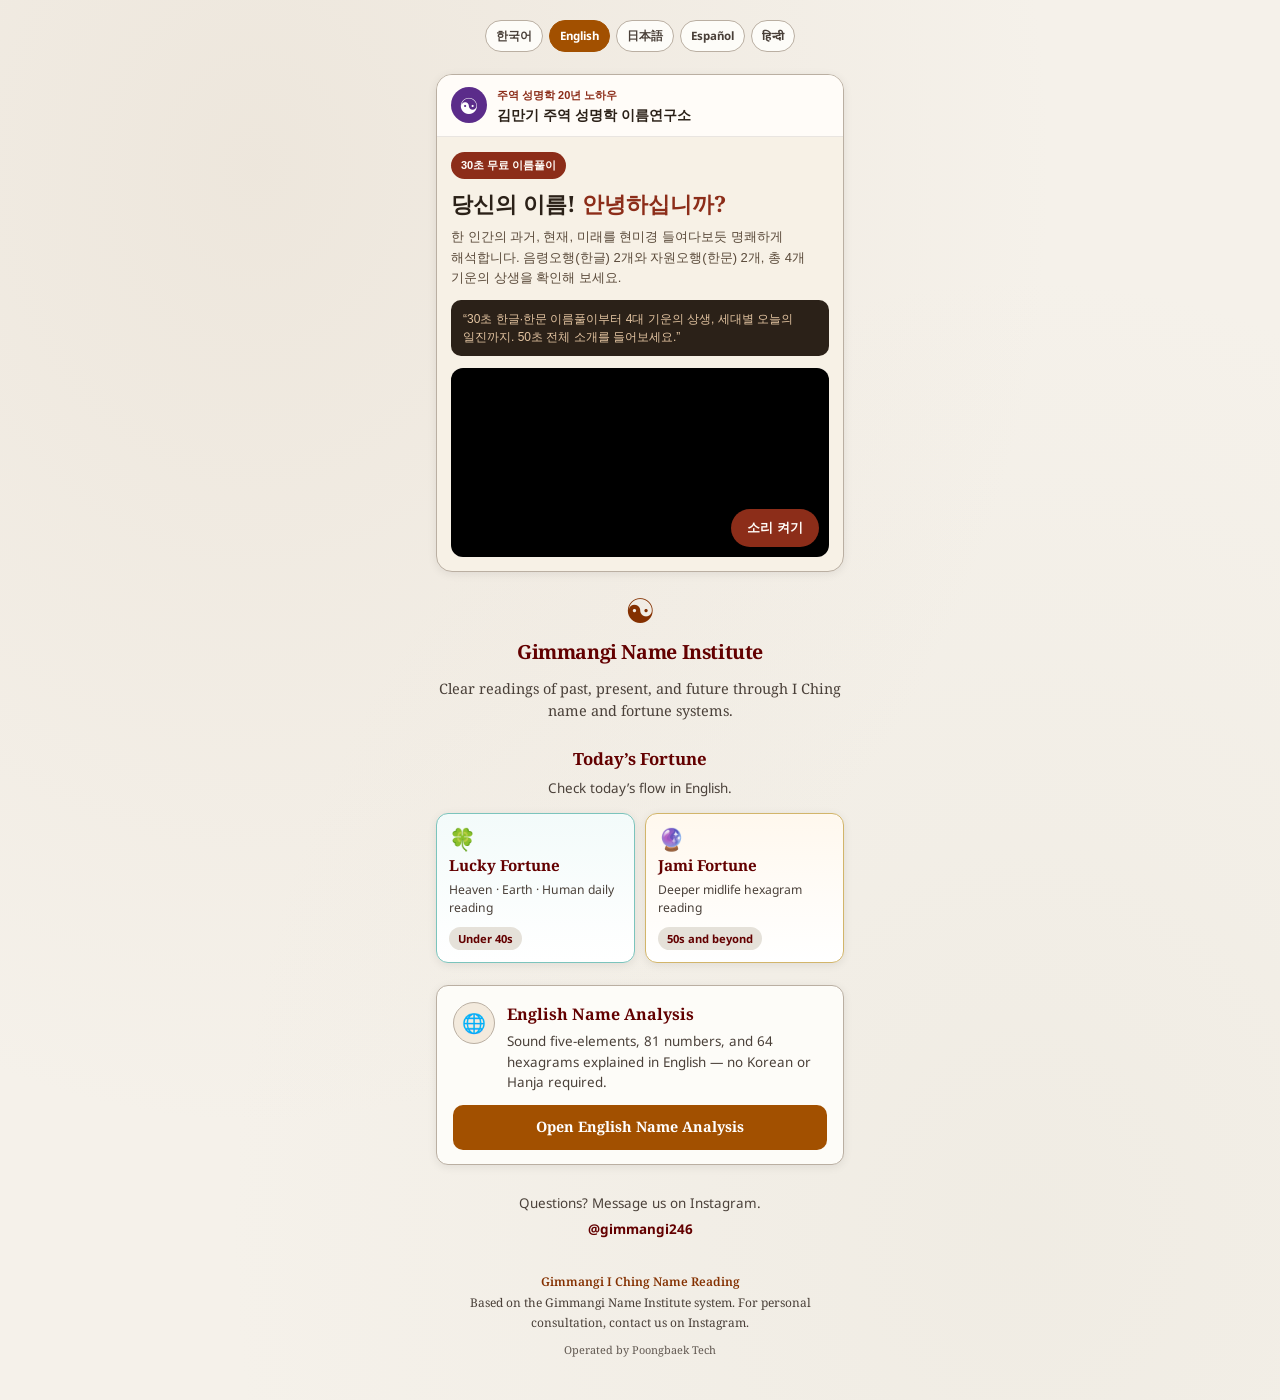
==== index.html @ dc01069d "Hub card: 10,622 hanja note" ====
<!doctype html>
<html lang="ko">
<head>
<meta name="google-site-verification" content="UOzNWqkTnOOAlcCSogO1hENNqkeHkfh_dCWjgiO6cmM" />
  <meta charset="UTF-8" />
  <meta name="viewport" content="width=device-width, initial-scale=1, maximum-scale=1" />
  <title>김만기 주역 성명학 이름연구소</title>
  <meta name="description" content="한 인간의 과거, 현재, 미래를 현미경 들여다보듯 명쾌하게 해석합니다. 한글·한문·영어 이름풀이, 행운역일진, 자미역일진." />
  <script>
    (function () {
      try {
        if (localStorage.getItem("langChoice")) return;
      } catch (e) {
        return;
      }
      var lang = String(navigator.language || navigator.userLanguage || "").toLowerCase();
      if (lang.indexOf("en") === 0) {
        window.location.replace("/en/");
        return;
      }
      if (lang.indexOf("ja") === 0) {
        window.location.replace("/jp/");
        return;
      }
      if (lang.indexOf("es") === 0) {
        window.location.replace("/es/");
        return;
      }
      if (lang.indexOf("hi") === 0) {
        window.location.replace("/hi/");
        return;
      }
    })();
  </script>
  <script src="/lang-hub.js"></script>
  <!-- Google Analytics 4: 측정 ID(G-로 시작)를 받으면 아래 값을 바꾸면 됩니다. -->
  <script>
    window.GA_MEASUREMENT_ID = "G-G76ZRYRJQH";
    (function () {
      var id = window.GA_MEASUREMENT_ID;
      if (!id || /X{4,}/.test(id)) return;
      var s = document.createElement("script");
      s.async = true;
      s.src = "https://www.googletagmanager.com/gtag/js?id=" + id;
      document.head.appendChild(s);
      window.dataLayer = window.dataLayer || [];
      function gtag(){ dataLayer.push(arguments); }
      window.gtag = gtag;
      gtag("js", new Date());
      gtag("config", id);
    })();
  </script>
  <link rel="preconnect" href="https://fonts.googleapis.com" />
  <link rel="preconnect" href="https://fonts.gstatic.com" crossorigin />
  <link href="https://fonts.googleapis.com/css2?family=Noto+Serif+KR:wght@400;500;600;700&family=Noto+Sans+KR:wght@400;500;700&display=swap" rel="stylesheet" />
  <style>
    /* Mobile text wrap: keep CJK words intact; no auto-hyphen fragments */
    body, p, span, div, h1, h2, h3, h4, h5, h6, li, td, th, label, a, button {
      word-break: keep-all;
      overflow-wrap: break-word;
      -webkit-hyphens: none;
      -ms-hyphens: none;
      hyphens: none;
    }
    :root {
      --bg: oklch(0.96 0.010 85);
      --fg: oklch(0.12 0.015 55);
      --card: oklch(0.99 0.005 85);
      --gold: oklch(0.42 0.16 65);
      --gold-deep: oklch(0.30 0.18 65);
      --gold-btn: oklch(0.52 0.16 68);
      --border: oklch(0.76 0.022 72);
      --muted: oklch(0.38 0.018 60);
      --chip: oklch(0.91 0.012 85);
    }
    * { box-sizing: border-box; }
    html, body { margin: 0; padding: 0; }
    body {
      font-family: "Noto Serif KR", serif;
      color: var(--fg);
      background: var(--bg);
      background-image:
        radial-gradient(ellipse at 20% 12%, oklch(0.85 0.030 75 / 0.28) 0%, transparent 55%),
        radial-gradient(ellipse at 80% 88%, oklch(0.88 0.020 95 / 0.20) 0%, transparent 55%);
      min-height: 100vh;
      line-height: 1.55;
    }
    .wrap {
      width: min(440px, 100%);
      margin: 0 auto;
      padding: 20px 16px 40px;
    }
    .lang-bar {
      display: flex;
      flex-wrap: wrap;
      justify-content: center;
      gap: 6px;
      margin: 0 0 22px;
    }
    .lang-bar a {
      text-decoration: none;
      font-family: "Noto Sans KR", sans-serif;
      font-size: 0.72rem;
      font-weight: 700;
      padding: 6px 10px;
      border-radius: 999px;
      border: 1px solid var(--border);
      color: var(--muted);
      background: var(--card);
    }
    .lang-bar a.on {
      background: var(--gold-btn);
      border-color: var(--gold-btn);
      color: #fff;
    }
    header { text-align: center; margin-bottom: 28px; }
    .taiji {
      font-size: 2.1rem;
      color: var(--gold);
      line-height: 1;
      margin-bottom: 10px;
    }
    h1 {
      font-size: 1.28rem;
      font-weight: 700;
      letter-spacing: -0.02em;
      color: var(--gold-deep);
      margin: 0 0 10px;
    }
    .lead {
      font-size: 0.92rem;
      color: var(--muted);
      margin: 0;
    }
    .cards { display: flex; flex-direction: column; gap: 12px; }
    .card {
      background: var(--card);
      border: 1px solid var(--border);
      border-radius: 12px;
      padding: 16px 16px 14px;
      box-shadow: 0 2px 10px oklch(0 0 0 / 0.08);
    }
    .card-top { display: flex; gap: 12px; align-items: flex-start; }
    .icon {
      width: 42px; height: 42px; flex: 0 0 42px;
      display: grid; place-items: center;
      border-radius: 999px;
      background: oklch(0.94 0.02 75);
      border: 1px solid var(--border);
      font-size: 1.2rem;
    }
    .card h2 {
      font-size: 1.02rem;
      margin: 0 0 4px;
      color: var(--gold-deep);
    }
    .card p {
      margin: 0;
      font-size: 0.84rem;
      color: var(--muted);
      font-family: "Noto Sans KR", sans-serif;
    }
    .chip {
      display: inline-block;
      margin-top: 8px;
      font-size: 0.72rem;
      font-family: "Noto Sans KR", sans-serif;
      background: var(--chip);
      color: var(--gold-deep);
      border-radius: 999px;
      padding: 3px 9px;
      font-weight: 700;
    }
    .go {
      display: block;
      margin-top: 12px;
      text-align: center;
      text-decoration: none;
      font-weight: 700;
      font-size: 0.92rem;
      color: #fff;
      background: var(--gold-btn);
      border-radius: 10px;
      padding: 11px 14px;
    }
    .dl-sec { margin-top: 28px; }
    .dl-sec h3 {
      font-size: 1.05rem;
      color: var(--gold);
      margin: 0 0 8px;
      text-align: center;
    }
    .dl-lead {
      font-family: "Noto Sans KR", sans-serif;
      font-size: 0.82rem;
      color: var(--muted);
      text-align: center;
      margin: 0 0 12px;
    }
    .dl-switch {
      display: flex;
      gap: 6px;
      margin-bottom: 12px;
    }
    .dl-switch button {
      flex: 1;
      font-family: "Noto Sans KR", sans-serif;
      font-weight: 700;
      font-size: 0.78rem;
      border: 1px solid var(--border);
      background: var(--card);
      color: var(--muted);
      border-radius: 999px;
      padding: 8px 6px;
      cursor: pointer;
    }
    .dl-switch button.on {
      background: var(--gold-btn);
      border-color: var(--gold-btn);
      color: #fff;
    }
    .dl-form, .dl-panel {
      background: var(--card);
      border: 1px solid var(--border);
      border-radius: 12px;
      padding: 14px 16px 16px;
      box-shadow: 0 2px 10px oklch(0 0 0 / 0.08);
    }
    .dl-panel[hidden] { display: none; }
    .dl-warn {
      font-family: "Noto Sans KR", sans-serif;
      font-size: 0.8rem;
      background: oklch(0.95 0.04 85);
      border: 1px solid var(--border);
      border-radius: 10px;
      padding: 10px 12px;
      margin: 0 0 12px;
      color: var(--gold-deep);
    }
    .ios-steps { display: flex; flex-direction: column; gap: 10px; }
    .ios-step {
      display: flex;
      gap: 10px;
      align-items: center;
      background: #fff;
      border: 1px solid oklch(0.90 0.012 75);
      border-radius: 12px;
      padding: 10px;
    }
    .ios-num {
      flex: 0 0 26px;
      height: 26px;
      border-radius: 50%;
      background: var(--gold-deep);
      color: #fff;
      display: grid;
      place-items: center;
      font-size: 0.8rem;
      font-weight: 700;
    }
    .ios-pic { flex: 0 0 52px; height: 44px; }
    .ios-step p {
      margin: 0;
      font-family: "Noto Sans KR", sans-serif;
      font-size: 0.82rem;
      color: var(--fg);
      line-height: 1.45;
    }
    .dl-apps { display: flex; flex-direction: column; gap: 8px; margin-top: 14px; }
    .dl-apps a, .dl-apps button.save {
      display: block;
      text-align: center;
      text-decoration: none;
      font-family: "Noto Sans KR", sans-serif;
      font-weight: 700;
      font-size: 0.88rem;
      color: #fff;
      background: var(--gold-btn);
      border: 0;
      border-radius: 10px;
      padding: 11px 14px;
      cursor: pointer;
    }
    .dl-row {
      display: flex;
      align-items: center;
      gap: 8px;
      padding: 12px 0;
      border-bottom: 1px solid oklch(0.90 0.012 75);
    }
    .dl-row:last-of-type { border-bottom: 0; }
    .dl-row label {
      flex: 1;
      display: flex;
      align-items: center;
      gap: 8px;
      font-weight: 600;
      font-size: 0.9rem;
      cursor: pointer;
      min-width: 0;
    }
    .dl-row input[type="checkbox"] {
      width: 18px;
      height: 18px;
      accent-color: var(--gold-btn);
      flex: 0 0 18px;
    }
    .dl-row .open,
    .dl-row .save {
      flex: 0 0 auto;
      text-decoration: none;
      font-family: "Noto Sans KR", sans-serif;
      font-weight: 700;
      font-size: 0.78rem;
      border-radius: 8px;
      padding: 8px 10px;
      cursor: pointer;
      border: 1px solid var(--gold-btn);
    }
    .dl-row .open {
      color: var(--gold-deep);
      background: #fff;
    }
    .dl-row .save {
      color: #fff;
      background: var(--gold-btn);
    }
    .dl-all {
      display: block;
      width: 100%;
      margin-top: 4px;
      border: 0;
      cursor: pointer;
      font-family: "Noto Serif KR", serif;
      font-weight: 700;
      font-size: 0.92rem;
      color: #fff;
      background: var(--gold-deep);
      border-radius: 10px;
      padding: 12px 14px;
    }
    .dl-all:disabled { opacity: 0.55; cursor: wait; }
    .dl-status {
      min-height: 1.35em;
      margin: 10px 0 0;
      font-family: "Noto Sans KR", sans-serif;
      font-size: 0.8rem;
      color: var(--muted);
      text-align: center;
    }
    .dl-help {
      margin: 12px 0 0;
      font-family: "Noto Sans KR", sans-serif;
      font-size: 0.78rem;
      color: var(--muted);
      line-height: 1.55;
    }
    .faq { margin-top: 32px; }
    .faq h3 {
      font-size: 1.05rem;
      color: var(--gold);
      margin: 0 0 12px;
      text-align: center;
    }
    details {
      background: var(--card);
      border: 1px solid var(--border);
      border-radius: 10px;
      margin-bottom: 8px;
      padding: 0 14px;
    }
    summary {
      cursor: pointer;
      list-style: none;
      font-weight: 600;
      font-size: 0.9rem;
      padding: 13px 0;
    }
    summary::-webkit-details-marker { display: none; }
    summary::after {
      content: "＋";
      float: right;
      color: var(--gold);
      font-weight: 700;
    }
    details[open] summary::after { content: "－"; }
    .answer {
      font-family: "Noto Sans KR", sans-serif;
      font-size: 0.84rem;
      color: var(--muted);
      padding: 0 0 14px;
      border-top: 1px solid oklch(0.90 0.012 75);
      padding-top: 10px;
    }
    .dm {
      margin-top: 14px;
      text-align: center;
      font-size: 0.84rem;
      color: var(--muted);
      font-family: "Noto Sans KR", sans-serif;
    }
    .handle {
      display: inline-block;
      margin-top: 6px;
      color: var(--gold-deep);
      font-weight: 700;
      text-decoration: none;
    }
    .sec-label {
      text-align: center;
      font-size: 1.12rem;
      color: var(--gold-deep);
      margin: 0 0 6px;
    }
    .sec-lead {
      text-align: center;
      font-family: "Noto Sans KR", sans-serif;
      font-size: 0.86rem;
      color: var(--muted);
      margin: 0 0 14px;
    }
    .today-iljin { margin-bottom: 22px; }
    .today-row {
      display: grid;
      grid-template-columns: 1fr 1fr;
      gap: 10px;
    }
    .today-card {
      display: flex;
      flex-direction: column;
      align-items: flex-start;
      gap: 4px;
      text-decoration: none;
      color: inherit;
      background: var(--card);
      border: 1px solid var(--border);
      border-radius: 12px;
      padding: 14px 12px 12px;
      box-shadow: 0 2px 10px oklch(0 0 0 / 0.08);
    }
    .today-card.lucky { border-color: #7bc4bc; background: linear-gradient(180deg,#f3fbfa,#fff); }
    .today-card.jami { border-color: #d2b56a; background: linear-gradient(180deg,#fff8ee,#fff); }
    .today-ico { font-size: 1.35rem; line-height: 1; }
    .today-title {
      font-size: 0.98rem;
      font-weight: 700;
      color: var(--gold-deep);
    }
    .today-desc {
      font-family: "Noto Sans KR", sans-serif;
      font-size: 0.78rem;
      color: var(--muted);
      line-height: 1.45;
    }
    .share-promo {
      display: flex;
      gap: 8px;
      margin-top: 12px;
    }
    .share-btn {
      flex: 1;
      font-family: "Noto Sans KR", sans-serif;
      font-weight: 700;
      font-size: 0.82rem;
      border: none;
      border-radius: 10px;
      padding: 11px 8px;
      cursor: pointer;
      background: #FEE500;
      color: #3A1D00;
    }
    .share-btn:active { transform: scale(0.98); }
    footer {
      margin-top: 36px;
      text-align: center;
      font-size: 0.75rem;
      color: var(--muted);
      line-height: 1.7;
    }
    footer strong { color: var(--gold); font-weight: 600; }
    .op { margin-top: 8px; font-size: 0.68rem; opacity: 0.85; }
  
    /* Manus promo under language bar (hub 태극 zone) — full video, not cropped */
    .manus-promo{
      margin:0 0 22px;
      background:#F7F1E6;
      border:1px solid var(--border);
      border-radius:16px;
      overflow:hidden;
      box-shadow:0 2px 10px oklch(0 0 0 / 0.08);
    }
    .manus-promo-top{
      display:flex; align-items:center; gap:10px;
      padding:12px 14px;
      background:rgba(255,253,249,.95);
      border-bottom:1px solid rgba(43,33,24,.1);
    }
    .manus-promo-tg{
      width:36px; height:36px; border-radius:50%; flex:0 0 auto;
      display:flex; align-items:center; justify-content:center;
      background:#5B2C8A; color:#fff; font-size:22px; line-height:1;
    }
    .manus-promo-kicker{
      margin:0; font-family:"Noto Sans KR",sans-serif;
      font-size:11px; font-weight:600; color:#8C2D19;
    }
    .manus-promo-title{
      margin:2px 0 0; font-size:14px; font-weight:700; line-height:1.3; color:#2B2118;
    }
    .manus-promo-card{ padding:14px; }
    .manus-promo-badge{
      display:inline-block; margin:0 0 10px; padding:5px 10px; border-radius:999px;
      background:#8C2D19; color:#FFFDF9;
      font-family:"Noto Sans KR",sans-serif; font-size:11px; font-weight:700;
    }
    .manus-promo-h{
      margin:0 0 8px; font-size:1.4rem; font-weight:700; line-height:1.35; color:#2B2118;
    }
    .manus-promo-h em{ font-style:normal; color:#8C2D19; }
    .manus-promo-desc{
      margin:0 0 12px; font-family:"Noto Sans KR",sans-serif;
      font-size:13px; line-height:1.55; color:#5A4A3A;
    }
    .manus-promo-player{ position:relative; border-radius:12px; overflow:hidden; background:#111; }
    .manus-promo-player video{
      display:block; width:100%; height:auto; background:#000; vertical-align:top;
    }
    .manus-mute-btn{
      position:absolute; right:10px; bottom:10px; z-index:5;
      border:0; border-radius:999px; padding:10px 16px;
      background:#8C2D19; color:#FFFDF9;
      font-family:"Noto Sans KR",sans-serif; font-size:13px; font-weight:700;
      box-shadow:0 2px 8px rgba(0,0,0,.35); cursor:pointer;
    }
    .manus-promo .mp-block{
      margin:12px 14px; padding:14px;
      background:#FFFDF9; border:1px solid rgba(43,33,24,.1);
      border-radius:14px;
    }
    .manus-promo .mp-block h3{
      margin:0 0 8px; font-size:1.05rem; font-weight:700; color:#2B2118;
    }
    .manus-promo .mp-block p, .manus-promo .mp-block li{
      font-family:"Noto Sans KR",sans-serif; font-size:13px; line-height:1.55; color:#5A4A3A;
    }
    .manus-promo .mp-block p{ margin:0 0 8px; }
    .manus-promo .mp-label{
      display:block; margin:10px 0 4px; font-family:"Noto Sans KR",sans-serif;
      font-size:12px; font-weight:700; color:#2B2118;
    }
    .manus-promo .mp-input{
      width:100%; box-sizing:border-box; padding:10px 12px;
      border:1px solid rgba(43,33,24,.18); border-radius:10px;
      background:#F7F1E6; font-size:14px; font-family:inherit;
    }
    .manus-promo .mp-grid2{
      display:grid; grid-template-columns:1fr 1fr; gap:8px; margin:10px 0;
    }
    .manus-promo .mp-slot{
      border:1px dashed #C9A06A; border-radius:10px; padding:12px 8px;
      text-align:center; font-family:"Noto Sans KR",sans-serif;
      font-size:12px; color:#5A4A3A; background:#F7F1E6;
    }
    .manus-promo .mp-btn{
      display:block; width:100%; box-sizing:border-box; margin-top:10px;
      text-align:center; text-decoration:none;
      padding:12px 14px; border-radius:10px;
      background:#8C2D19; color:#FFFDF9; font-weight:700; font-size:14px;
      font-family:"Noto Sans KR",sans-serif;
    }
    .manus-promo .mp-btn.ghost{
      background:#FFFDF9; color:#8C2D19; border:1px solid #8C2D19;
    }
    .manus-promo .mp-steps{ list-style:none; margin:0; padding:0; }
    .manus-promo .mp-steps li{
      display:flex; gap:10px; margin:0 0 12px; align-items:flex-start;
    }
    .manus-promo .mp-num{
      flex:0 0 auto; width:28px; height:28px; border-radius:50%;
      background:#8C2D19; color:#FFFDF9; display:flex; align-items:center; justify-content:center;
      font-size:12px; font-weight:700;
    }
    .manus-promo .mp-quote{
      margin:0 0 12px; padding:10px 12px; border-radius:10px;
      background:#2B2118; color:#E3C4A1;
      font-family:"Noto Sans KR",sans-serif; font-size:12px; line-height:1.5;
    }


  </style>
</head>
<body>
  <div class="wrap">
    <nav class="lang-bar" aria-label="언어">
      <a href="/" data-lang="ko" class="on" aria-current="page">한국어</a>
      <a href="/en/" data-lang="en">English</a>
      <a href="/jp/" data-lang="ja">日本語</a>
      <a href="/es/" data-lang="es">Español</a>
      <a href="/hi/" data-lang="hi">हिन्दी</a>
    </nav>
        <section class="manus-promo" aria-label="소개 홍보영상">
      <div class="manus-promo-top">
        <span class="manus-promo-tg" aria-hidden="true">☯</span>
        <div>
          <p class="manus-promo-kicker">주역 성명학 20년 노하우</p>
          <p class="manus-promo-title">김만기 주역 성명학 이름연구소</p>
        </div>
      </div>
      <div class="manus-promo-card">
        <span class="manus-promo-badge">30초 무료 이름풀이</span>
        <h2 class="manus-promo-h">당신의 이름! <em>안녕하십니까?</em></h2>
        <p class="manus-promo-desc">한 인간의 과거, 현재, 미래를 현미경 들여다보듯 명쾌하게 해석합니다. 음령오행(한글) 2개와 자원오행(한문) 2개, 총 4개 기운의 상생을 확인해 보세요.</p>
        <p class="mp-quote">“30초 한글·한문 이름풀이부터 4대 기운의 상생, 세대별 오늘의 일진까지. 50초 전체 소개를 들어보세요.”</p>
                <div class="manus-promo-player">
          <video id="hubManusVideo" playsinline autoplay muted preload="auto"
            src="/videos/video_final_intro_dubbed_ass.mp4"></video>
          <button type="button" class="manus-mute-btn" id="hubManusMute" aria-label="소리 켜기">소리 켜기</button><!-- v20260916mute -->
        </div>
        <script>
        (function(){
          var v=document.getElementById('hubManusVideo');
          var b=document.getElementById('hubManusMute');
          if(!v||!b) return;
          v.muted=true;
          function syncBtn(){
            var on=!v.muted;
            b.textContent=on?'소리 끄기':'소리 켜기';
            b.setAttribute('aria-label', on?'소리 끄기':'소리 켜기');
          }
          function tryPlay(){
            var p=v.play();
            if(p&&p.catch)p.catch(function(){});
          }
          tryPlay();
          v.addEventListener('loadeddata', tryPlay, {once:true});
          syncBtn();
          b.addEventListener('click', function(){
            v.muted=!v.muted;
            if(!v.muted) tryPlay();
            syncBtn();
          });
          v.addEventListener('volumechange', syncBtn);
        })();
        </script>
</div>

      </section>

<header>
      <div class="taiji" aria-hidden="true">☯</div>
      <h1>김만기 주역 성명학 이름연구소</h1>
      <p class="lead">한 인간의 과거, 현재, 미래를 현미경 들여다보듯 명쾌하게 해석합니다.</p>
    </header>

    <section class="today-iljin" aria-label="오늘의 일진">
      <h2 class="sec-label">오늘의 일진</h2>
      <p class="sec-lead">지금 바로 오늘의 흐름을 확인해 보세요.</p>
      <div class="today-row">
        <a class="today-card lucky" href="https://kmgg5694.github.io/lucky-8/" target="_blank" rel="noopener">
          <span class="today-ico">🍀</span>
          <span class="today-title">행운역일진</span>
          <span class="today-desc">천·지·인으로 보는 하루 운세</span>
          <span class="chip">30대 이하</span>
        </a>
        <a class="today-card jami" href="https://kmgg5694.github.io/app_iljin/" target="_blank" rel="noopener">
          <span class="today-ico">🔮</span>
          <span class="today-title">자미역일진</span>
          <span class="today-desc">본괘·변괘로 보는 중년 일진</span>
          <span class="chip">50대 이후</span>
        </a>
      </div>
      <div class="share-promo">
        <button type="button" class="share-btn" id="shareLucky">카카오로 행운역 공유</button>
        <button type="button" class="share-btn" id="shareJami">카카오로 자미역 공유</button>
      </div>
    </section>

    <section class="cards" aria-label="이름풀이 바로가기">
      <article class="card">
        <div class="card-top">
          <div class="icon">📖</div>
          <div>
            <h2>한글·한문 이름풀이</h2>
            <p>한글 오행·수리와 한자 자원오행으로 이름을 풀어 드립니다.<br><strong>한문 10,622자로 국내 최대 보유 한문입니다.</strong></p>
          </div>
        </div>
        <a class="go" href="https://kmgg5694.github.io/nameanalyz/" target="_blank" rel="noopener">바로가기</a>
      </article>

      <article class="card">
        <div class="card-top">
          <div class="icon">🌐</div>
          <div>
            <h2>영어 이름풀이</h2>
            <p>영문 이름의 음령오행과 81수리·64괘를 영어로 해석합니다.</p>
          </div>
        </div>
        <a class="go" href="https://kmgg5694.github.io/nameanalyz/english/" target="_blank" rel="noopener">바로가기</a>
      </article>
    </section>

    <section id="download" class="dl-sec" aria-label="앱 설치와 저장">
      <h3>앱 설치 · 저장</h3>
      <p class="dl-lead" id="dlDetect">기기를 확인하는 중입니다.</p>
      <div class="dl-switch" role="tablist" aria-label="기기 선택">
        <button type="button" data-panel="ios" id="tabIos">아이폰</button>
        <button type="button" data-panel="android" id="tabAndroid">안드로이드</button>
        <button type="button" data-panel="desktop" id="tabDesktop">컴퓨터</button>
      </div>

      <div id="panel-ios" class="dl-panel" hidden>
        <p class="dl-warn" id="iosInApp" hidden>인스타그램·크롬 앱 안에서는 홈 화면에 넣을 수 없습니다. Safari로 이 주소를 열어 주세요.</p>
        <div class="ios-steps" aria-label="아이폰 홈 화면 추가 순서">
          <div class="ios-step">
            <span class="ios-num">1</span>
            <svg class="ios-pic" viewBox="0 0 52 44" aria-hidden="true"><rect x="1" y="1" width="50" height="42" rx="8" fill="#f4f4f6" stroke="#c5c5cc"/><rect x="8" y="32" width="36" height="6" rx="3" fill="#e8e8ee"/><g transform="translate(20,6)" fill="none" stroke="#0a84ff" stroke-width="2" stroke-linecap="round" stroke-linejoin="round"><path d="M6 2v14"/><path d="M2 6l4-4 4 4"/><path d="M1 16v6a2 2 0 002 2h6a2 2 0 002-2v-6"/></g></svg>
            <p>Safari 아래 <strong>공유</strong> 버튼<br />(□ 위쪽 화살표)을 누르세요</p>
          </div>
          <div class="ios-step">
            <span class="ios-num">2</span>
            <svg class="ios-pic" viewBox="0 0 52 44" aria-hidden="true"><rect x="1" y="1" width="50" height="42" rx="8" fill="#fff" stroke="#c5c5cc"/><rect x="6" y="18" width="40" height="10" rx="5" fill="#0a84ff"/><text x="26" y="26" text-anchor="middle" font-size="7" font-family="sans-serif" fill="#fff">+</text></svg>
            <p>목록을 올려<br /><strong>홈 화면에 추가</strong>를 누르세요</p>
          </div>
          <div class="ios-step">
            <span class="ios-num">3</span>
            <svg class="ios-pic" viewBox="0 0 52 44" aria-hidden="true"><rect x="1" y="1" width="50" height="42" rx="8" fill="#fff" stroke="#c5c5cc"/><text x="40" y="14" text-anchor="end" font-size="8" font-family="sans-serif" fill="#0a84ff" font-weight="700">추가</text><rect x="14" y="18" width="24" height="16" rx="4" fill="#eee"/><path d="M20 26h12M26 20v12" stroke="#8a5a12" stroke-width="2" stroke-linecap="round"/></svg>
            <p>오른쪽 위 <strong>추가</strong>를 누르면<br />홈 화면에 아이콘이 생깁니다</p>
          </div>
        </div>
        <p class="dl-help">이 목록을 홈 화면에 두시려면 지금 이 화면에서 위 순서대로 하시면 됩니다. 앱을 따로 아이콘으로 만들려면 아래에서 연 뒤 같은 방법으로 추가하세요.</p>
        <div class="dl-apps">
          <a href="https://kmgg5694.github.io/nameanalyz/?install=1">한글·한문 이름풀이 열기</a>
          <a href="https://kmgg5694.github.io/nameanalyz/english/?install=1">영어 이름풀이 열기</a>
          <a href="https://kmgg5694.github.io/lucky-8/?install=1">행운역일진 열기</a>
          <a href="https://kmgg5694.github.io/app_iljin/?install=1">자미역일진 열기</a>
        </div>
      </div>

      <div id="panel-android" class="dl-panel" hidden>
        <p class="dl-warn" id="androidInApp" hidden>인스타그램 안에서는 설치가 안 됩니다. Chrome으로 이 주소를 열어 주세요.</p>
        <p class="dl-help" style="margin-top:0">설치를 누르면 해당 앱으로 이동합니다. 이어지는 <strong>홈 화면에 설치</strong> 버튼을 누르면 아이콘이 붙습니다. Chrome 또는 삼성 인터넷을 이용해 주세요.</p>
        <div class="dl-apps">
          <a href="https://kmgg5694.github.io/nameanalyz/?install=1">한글·한문 이름풀이 설치</a>
          <a href="https://kmgg5694.github.io/nameanalyz/english/?install=1">영어 이름풀이 설치</a>
          <a href="https://kmgg5694.github.io/lucky-8/?install=1">행운역일진 설치</a>
          <a href="https://kmgg5694.github.io/app_iljin/?install=1">자미역일진 설치</a>
        </div>
      </div>

      <div id="panel-desktop" class="dl-panel" hidden>
        <form id="dlForm" action="#" method="get">
          <div class="dl-row">
            <label><input type="checkbox" name="app" value="ko-name" checked />한글·한문 이름풀이</label>
            <a class="open" href="https://kmgg5694.github.io/nameanalyz/" target="_blank" rel="noopener">열기</a>
            <button type="button" class="save" data-app="ko-name">저장</button>
          </div>
          <div class="dl-row">
            <label><input type="checkbox" name="app" value="en-name" checked />영어 이름풀이</label>
            <a class="open" href="https://kmgg5694.github.io/nameanalyz/english/" target="_blank" rel="noopener">열기</a>
            <button type="button" class="save" data-app="en-name">저장</button>
          </div>
          <div class="dl-row">
            <label><input type="checkbox" name="app" value="lucky" checked />행운역일진</label>
            <a class="open" href="https://kmgg5694.github.io/lucky-8/" target="_blank" rel="noopener">열기</a>
            <button type="button" class="save" data-app="lucky">저장</button>
          </div>
          <div class="dl-row">
            <label><input type="checkbox" name="app" value="zami" checked />자미역일진</label>
            <a class="open" href="https://kmgg5694.github.io/app_iljin/" target="_blank" rel="noopener">열기</a>
            <button type="button" class="save" data-app="zami">저장</button>
          </div>
          <button type="submit" class="dl-all" id="dlAll">선택한 앱 저장</button>
          <p class="dl-status" id="dlStatus" aria-live="polite"></p>
          <p class="dl-help">컴퓨터는 HTML 파일로 내려받습니다. Chrome이면 주소창 오른쪽 설치 아이콘으로 붙일 수도 있습니다.</p>
        </form>
      </div>
    </section>

    <section class="faq">
      <h3>자주 묻는 질문</h3>

      <details>
        <summary>예명·아명이 아닌 본명으로 풀어야 하는 이유</summary>
        <div class="answer">주역 성명학은 호적상 본명의 음·획·오행으로 평생 기운을 봅니다. 예명이나 아명으로 넣으면 그 글자의 운이 나와, 본인의 이름풀이가 되지 않습니다. 실제로 쓰시는 본명을 입력해 주세요.</div>
      </details>

      <details>
        <summary>두음법칙(리→이, 류→유, 라→나)을 지켜야 하는 이유</summary>
        <div class="answer">한글 이름은 실제로 부르는 소리로 오행이 정해집니다. 두음법칙을 빼면(예: 이→리, 유→류, 나→라) 초성이 달라져 오행과 수리 결과가 바뀝니다. 주민등록·일상에서 쓰는 표기 그대로 넣어 주세요.</div>
      </details>

      <details>
        <summary>김(金)씨는 왜 무조건 金 오행인가요?</summary>
        <div class="answer">김만기 주역 성명학에서는 김(金)씨 성만 예외입니다. 한자 자원오행과 관계없이 성씨 오행을 항상 金으로 고정합니다. 이름풀이 화면에도 이 규칙이 적용되어 있습니다.</div>
      </details>

      <details>
        <summary>한자 획수는 어떤 기준(원획수)으로 계산하나요?</summary>
        <div class="answer">부수와 나머지를 합친 원획수를 씁니다. 이름풀이 한자표의 획수는 10,622자 사전의 원획수이며, 이 숫자로 81수리와 64괘를 계산합니다.</div>
      </details>

      <details>
        <summary>컴퓨터나 휴대폰에 앱을 저장하려면?</summary>
        <div class="answer">아이폰은 Safari에서 공유 → 홈 화면에 추가, 안드로이드는 Chrome에서 설치 버튼을 누르면 됩니다. 위 폼이 기기를 알아채고 안내를 바꿉니다. 컴퓨터는 HTML 파일로 저장할 수 있습니다.</div>
      </details>

      <details>
        <summary>행운역일진과 자미역일진 중 어느 걸 봐야 하나요?</summary>
        <div class="answer">나이대에 맞춰 고르시면 됩니다. 30대 이하는 행운역일진, 50대 이후는 자미역일진입니다. 둘 다 천·지·인을 순서대로 누르면 오전(본괘)·오후(변괘) 일진이 나옵니다.</div>
      </details>

      <details>
        <summary>한글 이름만 넣어도 되나요?</summary>
        <div class="answer">한글 이름만으로도 오행·수리·64괘 풀이가 됩니다. 한자 자원오행까지 넣으면 한글과 한문을 함께 볼 수 있습니다. 영어 이름은 영어 이름풀이 페이지를 이용해 주세요.</div>
      </details>

      <p class="dm">
        이 외 질문은 인스타그램 DM으로 문의해 주세요.<br />
        <a class="handle" href="https://www.instagram.com/gimmangi246" target="_blank" rel="noopener">@gimmangi246</a>
      </p>
    </section>

    <footer>
      <strong>김만기 주역 성명학 이름풀이</strong><br />
      본 서비스는 김만기 이름연구소의 주역 성명학 체계를 기반으로 합니다.<br />
      정확한 이름 감정은 전문가 상담을 권장합니다.
      <div class="op">운영: 풍백테크</div>
    </footer>
  </div>
  <script>
    (function () {
      var ua = navigator.userAgent || "";
      var iOS = /iPad|iPhone|iPod/.test(ua) || (navigator.platform === "MacIntel" && navigator.maxTouchPoints > 1);
      var android = /Android/i.test(ua);
      var inApp = /Instagram|FBAN|FBAV|KAKAOTALK|Line\/|CriOS|FxiOS|EdgiOS/i.test(ua);
      var kind = iOS ? "ios" : android ? "android" : "desktop";
      var detect = document.getElementById("dlDetect");
      var labels = {
        ios: "아이폰으로 보고 계십니다. 홈 화면 추가 순서입니다.",
        android: "안드로이드로 보고 계십니다. 설치 버튼으로 홈 화면에 넣을 수 있습니다.",
        desktop: "컴퓨터로 보고 계십니다. HTML 파일로 저장할 수 있습니다."
      };

      function showPanel(name) {
        kind = name;
        ["ios", "android", "desktop"].forEach(function (id) {
          document.getElementById("panel-" + id).hidden = id !== name;
        });
        document.querySelectorAll(".dl-switch button").forEach(function (btn) {
          btn.classList.toggle("on", btn.getAttribute("data-panel") === name);
        });
        detect.textContent = labels[name];
      }

      showPanel(kind);
      if (iOS && inApp) document.getElementById("iosInApp").hidden = false;
      if (android && /Instagram|FBAN|FBAV|KAKAOTALK|Line\//i.test(ua)) {
        document.getElementById("androidInApp").hidden = false;
      }
      document.querySelectorAll(".dl-switch button").forEach(function (btn) {
        btn.addEventListener("click", function () {
          showPanel(btn.getAttribute("data-panel"));
        });
      });

      var APPS = {
        "ko-name": { title: "한글한문이름풀이", filename: "한글한문이름풀이.html", url: "https://kmgg5694.github.io/nameanalyz/" },
        "en-name": { title: "영어이름풀이", filename: "영어이름풀이.html", url: "https://kmgg5694.github.io/nameanalyz/english/" },
        lucky: { title: "행운역일진", filename: "행운역일진.html", url: "https://kmgg5694.github.io/lucky-8/" },
        zami: { title: "자미역일진", filename: "자미역일진.html", url: "https://kmgg5694.github.io/app_iljin/" }
      };
      var form = document.getElementById("dlForm");
      var statusEl = document.getElementById("dlStatus");
      var allBtn = document.getElementById("dlAll");

      function setStatus(msg) {
        statusEl.textContent = msg || "";
      }

      function prepareHtml(html, pageUrl) {
        if (html.indexOf("<base ") === -1) {
          html = html.replace(/<head([^>]*)>/i, '<head$1>\n<base href="' + pageUrl + '">');
        }
        html = html.replace(/(["'`])\/nameanalyz\//g, "$1https://kmgg5694.github.io/nameanalyz/");
        html = html.replace(/(["'`])\/lucky-8\//g, "$1https://kmgg5694.github.io/lucky-8/");
        html = html.replace(/(["'`])\/app_iljin\//g, "$1https://kmgg5694.github.io/app_iljin/");
        return html;
      }

      function triggerDownload(file) {
        var a = document.createElement("a");
        a.href = URL.createObjectURL(file);
        a.download = file.name;
        document.body.appendChild(a);
        a.click();
        a.remove();
        setTimeout(function () { URL.revokeObjectURL(a.href); }, 5000);
      }

      async function saveOne(app) {
        setStatus(app.title + " 가져오는 중…");
        var res = await fetch(app.url, { credentials: "omit" });
        if (!res.ok) throw new Error("불러오지 못했습니다");
        var html = prepareHtml(await res.text(), app.url);
        var file = new File([html], app.filename, { type: "text/html;charset=utf-8" });
        if (navigator.canShare && navigator.canShare({ files: [file] })) {
          try {
            await navigator.share({ files: [file], title: app.title });
            setStatus(app.title + " 공유·저장 창을 열었습니다.");
            return;
          } catch (err) {
            if (err && err.name === "AbortError") {
              setStatus("저장을 취소했습니다.");
              return;
            }
          }
        }
        triggerDownload(file);
        setStatus(app.title + " 파일을 저장했습니다.");
      }

      form.querySelectorAll(".save").forEach(function (btn) {
        btn.addEventListener("click", function () {
          var app = APPS[btn.getAttribute("data-app")];
          saveOne(app).catch(function () {
            setStatus("저장에 실패했습니다. 잠시 후 다시 눌러 주세요.");
          });
        });
      });

      form.addEventListener("submit", function (ev) {
        ev.preventDefault();
        var picked = Array.prototype.map.call(form.querySelectorAll('input[name="app"]:checked'), function (el) {
          return APPS[el.value];
        }).filter(Boolean);
        if (!picked.length) {
          setStatus("저장할 앱을 하나 이상 선택해 주세요.");
          return;
        }
        allBtn.disabled = true;
        (async function () {
          for (var i = 0; i < picked.length; i++) {
            await saveOne(picked[i]);
            if (i < picked.length - 1) await new Promise(function (ok) { setTimeout(ok, 700); });
          }
        })().catch(function () {
          setStatus("저장에 실패했습니다. 잠시 후 다시 눌러 주세요.");
        }).then(function () {
          allBtn.disabled = false;
        });
      });

      function copyInvite(url, title) {
        var text = title + "\n오늘 컨디션이 궁금하면 눌러 보세요.\n" + url;
        function ok() {
          alert("공유 문구가 복사되었습니다.\n카카오톡을 열고 붙여넣기 해 주세요.");
        }
        if (navigator.clipboard && navigator.clipboard.writeText) {
          navigator.clipboard.writeText(text).then(ok).catch(function () {
            prompt("아래 문구를 복사해 카카오톡에 붙여넣으세요:", text);
          });
        } else {
          prompt("아래 문구를 복사해 카카오톡에 붙여넣으세요:", text);
        }
        if (navigator.share) {
          navigator.share({ title: title, text: text, url: url }).catch(function () {});
        }
      }
      var sl = document.getElementById("shareLucky");
      var sj = document.getElementById("shareJami");
      if (sl) sl.addEventListener("click", function () {
        copyInvite("https://kmgg5694.github.io/lucky-8/", "🍀 행운역일진 · 김만기 이름연구소");
      });
      if (sj) sj.addEventListener("click", function () {
        copyInvite("https://kmgg5694.github.io/app_iljin/", "🔮 자미역일진 · 김만기 이름연구소");
      });

    })();
  </script>
</body>
</html>
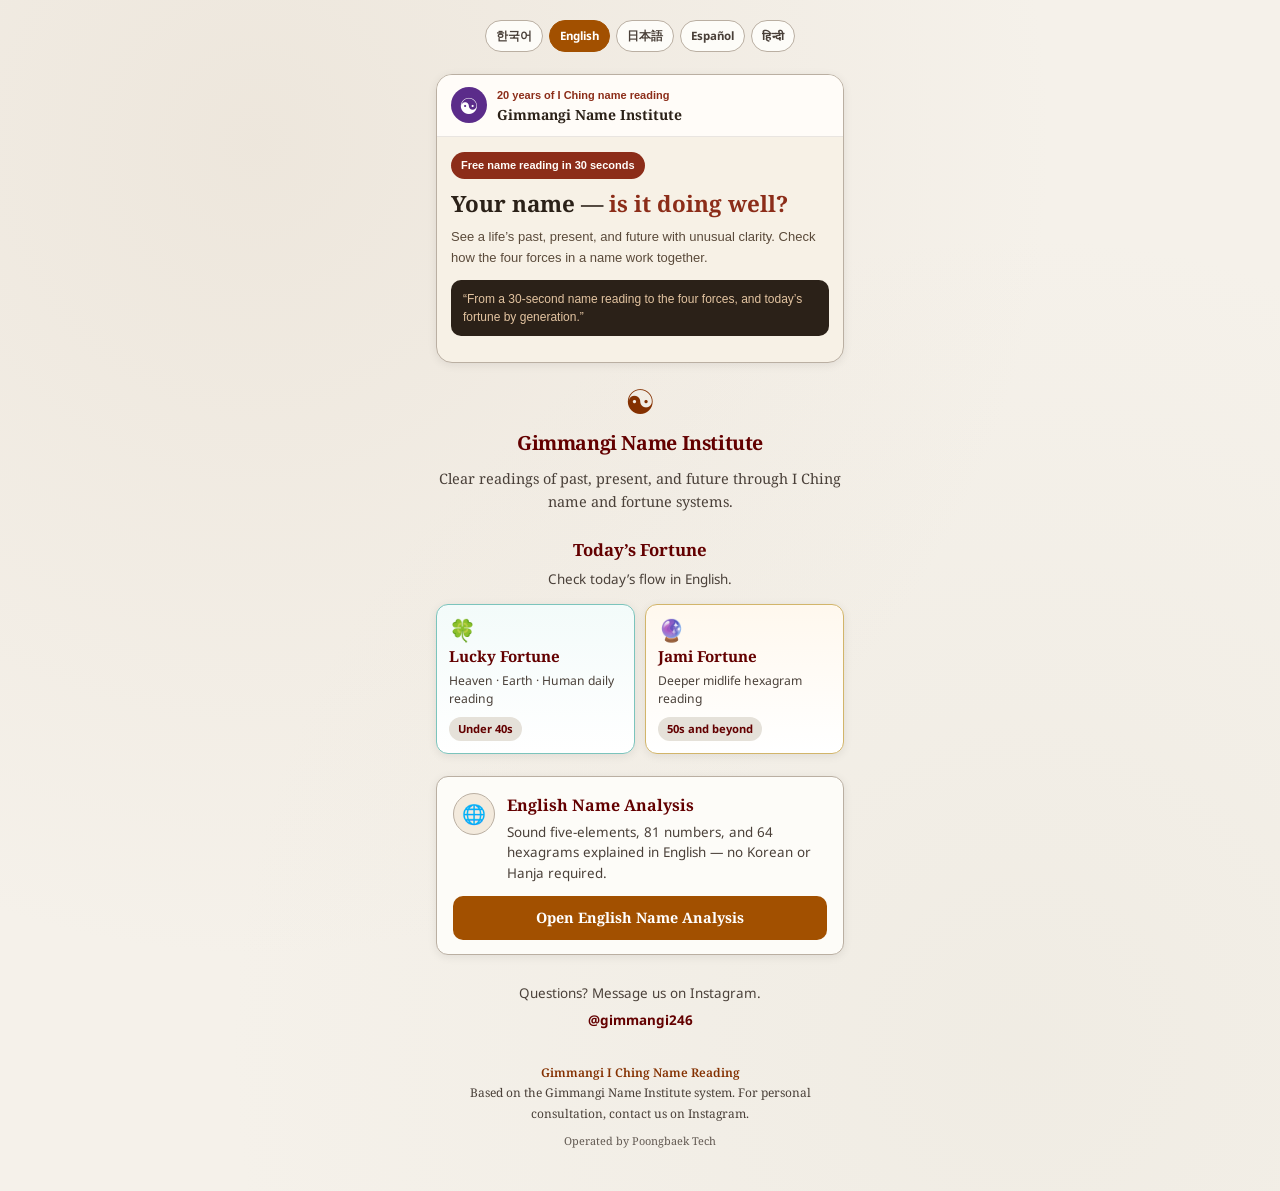
==== commit a1136071: "SEO: 검색 제목·설명에 '무료 이름풀이' 키워드 추가 Co-Authored-By: Claude Opus 5.5 <noreply@anthropic.com> Claude-Sessi" ====
--- a/index.html
+++ b/index.html
@@ -4,10 +4,13 @@
 <meta name="google-site-verification" content="UOzNWqkTnOOAlcCSogO1hENNqkeHkfh_dCWjgiO6cmM" />
   <meta charset="UTF-8" />
   <meta name="viewport" content="width=device-width, initial-scale=1, maximum-scale=1" />
-  <title>김만기 주역 성명학 이름연구소</title>
-  <meta name="description" content="한 인간의 과거, 현재, 미래를 현미경 들여다보듯 명쾌하게 해석합니다. 한글·한문·영어 이름풀이, 행운역일진, 자미역일진." />
+  <title>무료 이름풀이 · 김만기 주역 성명학 이름연구소</title>
+  <link rel="canonical" href="https://kmgg5694.github.io/" />
+  <meta name="description" content="30초 무료 이름풀이. 한글·한문 이름으로 재물운·인덕·결혼운을 주역 성명학으로 풀어 드립니다. 한 인간의 과거, 현재, 미래를 현미경 들여다보듯 명쾌하게 해석합니다. 영어 이름풀이, 행운역일진, 자미역일진." />
   <script>
     (function () {
+      /* 구글·네이버 검색 로봇은 언어 자동이동을 하지 않는다 (한국어 허브가 검색에 오르도록) */
+      if (/bot|crawl|spider|slurp|google|bing|yeti|daum|naver/i.test(navigator.userAgent || "")) return;
       try {
         if (localStorage.getItem("langChoice")) return;
       } catch (e) {
@@ -610,10 +613,11 @@
         <span class="manus-promo-badge">30초 무료 이름풀이</span>
         <h2 class="manus-promo-h">당신의 이름! <em>안녕하십니까?</em></h2>
         <p class="manus-promo-desc">한 인간의 과거, 현재, 미래를 현미경 들여다보듯 명쾌하게 해석합니다. 음령오행(한글) 2개와 자원오행(한문) 2개, 총 4개 기운의 상생을 확인해 보세요.</p>
+        <a class="mp-btn" style="margin:4px 0 14px" href="https://kmgg5694.github.io/nameanalyz/">한글·한문 이름풀이 바로가기</a>
         <p class="mp-quote">“30초 한글·한문 이름풀이부터 4대 기운의 상생, 세대별 오늘의 일진까지. 50초 전체 소개를 들어보세요.”</p>
                 <div class="manus-promo-player">
           <video id="hubManusVideo" playsinline autoplay muted preload="auto"
-            src="/videos/video_final_intro_dubbed_ass.mp4"></video>
+            src="/videos/intro_name_saju.mp4?v=1013"></video>
           <button type="button" class="manus-mute-btn" id="hubManusMute" aria-label="소리 켜기">소리 켜기</button><!-- v20260916mute -->
         </div>
         <script>
@@ -646,6 +650,30 @@
 
       </section>
 
+    <section class="cards" aria-label="이름풀이 바로가기">
+      <article class="card">
+        <div class="card-top">
+          <div class="icon">📖</div>
+          <div>
+            <h2>한글·한문 이름풀이</h2>
+            <p>한글 오행·수리와 한자 자원오행으로 이름을 풀어 드립니다.<br><strong>한문 10,622자로 국내 최대 보유 한문입니다.</strong></p>
+          </div>
+        </div>
+        <a class="go" href="https://kmgg5694.github.io/nameanalyz/">바로가기</a>
+      </article>
+
+      <article class="card">
+        <div class="card-top">
+          <div class="icon">🌐</div>
+          <div>
+            <h2>영어 이름풀이</h2>
+            <p>영문 이름의 음령오행과 81수리·64괘를 영어로 해석합니다.</p>
+          </div>
+        </div>
+        <a class="go" href="https://kmgg5694.github.io/nameanalyz/english/">바로가기</a>
+      </article>
+    </section>
+
 <header>
       <div class="taiji" aria-hidden="true">☯</div>
       <h1>김만기 주역 성명학 이름연구소</h1>
@@ -673,30 +701,6 @@
         <button type="button" class="share-btn" id="shareLucky">카카오로 행운역 공유</button>
         <button type="button" class="share-btn" id="shareJami">카카오로 자미역 공유</button>
       </div>
-    </section>
-
-    <section class="cards" aria-label="이름풀이 바로가기">
-      <article class="card">
-        <div class="card-top">
-          <div class="icon">📖</div>
-          <div>
-            <h2>한글·한문 이름풀이</h2>
-            <p>한글 오행·수리와 한자 자원오행으로 이름을 풀어 드립니다.<br><strong>한문 10,622자로 국내 최대 보유 한문입니다.</strong></p>
-          </div>
-        </div>
-        <a class="go" href="https://kmgg5694.github.io/nameanalyz/" target="_blank" rel="noopener">바로가기</a>
-      </article>
-
-      <article class="card">
-        <div class="card-top">
-          <div class="icon">🌐</div>
-          <div>
-            <h2>영어 이름풀이</h2>
-            <p>영문 이름의 음령오행과 81수리·64괘를 영어로 해석합니다.</p>
-          </div>
-        </div>
-        <a class="go" href="https://kmgg5694.github.io/nameanalyz/english/" target="_blank" rel="noopener">바로가기</a>
-      </article>
     </section>
 
     <section id="download" class="dl-sec" aria-label="앱 설치와 저장">
@@ -955,15 +959,17 @@
         function ok() {
           alert("공유 문구가 복사되었습니다.\n카카오톡을 열고 붙여넣기 해 주세요.");
         }
+        /* 공유창이 있으면 공유창만 띄운다 (알림창과 겹치지 않게) */
+        if (navigator.share) {
+          navigator.share({ title: title, text: text }).catch(function () {});
+          return;
+        }
         if (navigator.clipboard && navigator.clipboard.writeText) {
           navigator.clipboard.writeText(text).then(ok).catch(function () {
             prompt("아래 문구를 복사해 카카오톡에 붙여넣으세요:", text);
           });
         } else {
           prompt("아래 문구를 복사해 카카오톡에 붙여넣으세요:", text);
-        }
-        if (navigator.share) {
-          navigator.share({ title: title, text: text, url: url }).catch(function () {});
         }
       }
       var sl = document.getElementById("shareLucky");
